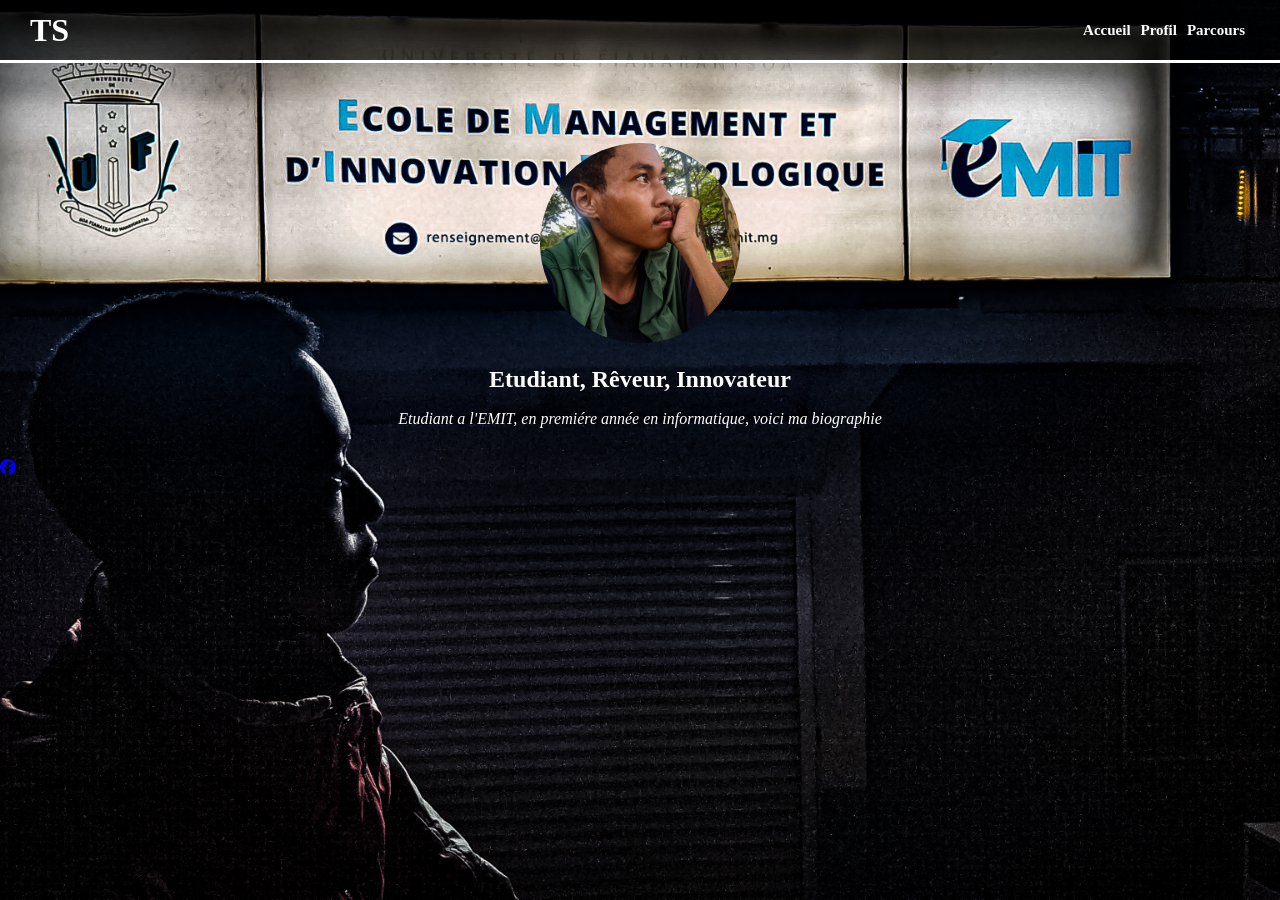
==== index.html @ 9fd23a1d "Rename Acceuil.html to index.html" ====
<!DOCTYPE html>
<html lang="fr">

<head>
    <meta charset="UTF-8">
    <meta name="viewport" content="width=device-width, initial-scale=1.0">
    <title>Tsangy</title>

    <!-- Icone de l'onglet -->
    <link rel="shortcut icon" href="./Icone2.jpg">
    <!-- font awesome pour les icônes-->
    <link rel="stylesheet" href="https://cdnjs.cloudflare.com/ajax/libs/font-awesome/6.4.0/css/all.min.css">
    <link rel="stylesheet" href="css.css">

</head>

<body>
    <header class="header">
        <div class="logo">
            <h1>TS</h1>
        </div>
        <!-- Navigation -->
        <nav>
            <!-- on utilise ul pou faire une liste -->
            <ul id="menu">
                <!-- a signifi que c une ancre qui emene ailleur -->
                <li> <a href="index.html">Accueil</a></li>
                <li> <a href="profil.html">Profil</a></li>
                <li> <a href="Parcours étudiant.html">Parcours</a></li>

            </ul>
        </nav>
    </header>
    <main>


        <div class="photo-profils">
            <!-- pour inserer image ( pour reduire sa taile on utilise height) -->
            <img src="./A_Profil.jpg" id="photo-profils" height="200px" alt="Pictures-of-Myself">
        </div>
        <div class="home-content">
            <!-- span=i= icone(emoji) -->

            <h2 class="typing-text">Etudiant, Rêveur, Innovateur</h2>
            <p><em>Etudiant a l'EMIT, en premiére année en informatique, voici ma biographie</em></p>
        </div>
        <div class="social-icons"></div>
        <a href="https://web.facebook.com/tsangyrazafy" target="_blank" class="facebook">
            <i class="fa-brands fa-facebook"></i>
        </a>
    </main>
    <footer></footer>

</body>


</html>
---- css.css ----
body {
    margin: 0px;
    padding: 0px;
    background: url(F_Emit1.jpg) center/cover;
    min-height: 100vh;
    color: white;
    /* Animation de fade-in */
    opacity: 0;
    animation: fadeInBody 1s ease-in forwards;
}

@keyframes fadeInBody {
    from {
        opacity: 0;
    }

    to {
        opacity: 1;
    }
}

header {
    border-bottom: 3px solid rgb(255, 255, 255);
    height: 60px;
    display: flex;
    align-items: center;
    padding: 0 30px;
    justify-content: space-between;
    background-color: rgba(0, 0, 0, 0.615);
    font-family: 'Times New Roman', Times, serif;
    /* Animation slide depuis le haut */
    transform: translateY(-50px);
    opacity: 0;
    animation: slideDown 1.5s ease-out forwards;
}

@keyframes slideDown {
    from {
        transform: translateY(-50px);
        opacity: 0;
    }

    to {
        transform: translateY(0);
        opacity: 1;
    }
}

#menu {
    margin: 0;
    padding: 0;
    list-style: none;
    display: inline-flex;
    justify-content: flex-end;
    gap: 0px;
    font-size: 10px;
}

nav ul li a {
    text-decoration: none;
    background-color: transparent;
    font-size: 15px;
}

#menu li {
    margin: 0;
    padding: 0;
}

#menu li a {
    text-decoration: none;
    padding: 10px 5px;
    /* tu peux garder un padding interne pour le bouton */
    background-color: transparent;
    color: #ffffff;
    font-weight: bold;
}

.photo-profils {
    margin: 5rem 5rem 0 5rem;

    text-align: center;
}

#photo-profils {
    width: 200px;
    height: 200px;
    border-radius: 50%;
    object-fit: cover;
}

.home-content {
    text-align: center;
    margin: 0;
    padding: 0;
    line-height: 1;
}

.social-icons {
    line-height: 1;
    text-align: center;
    width: 1rem;
    height: 1rem;
}

/* Animation pour le contenu central */
.home-content {
    text-align: center;
    margin: 0;
    padding: 0;
    line-height: 1;

    /* Fade + slide depuis le bas */
    transform: translateY(50px);
    opacity: 0;
    animation: fadeSlideUp 1s ease-out forwards;

    /* commence après le header */
}

@keyframes fadeSlideUp {
    from {
        transform: translateY(50px);
        opacity: 0;
    }

    to {
        transform: translateY(0);
        opacity: 1;
    }
}
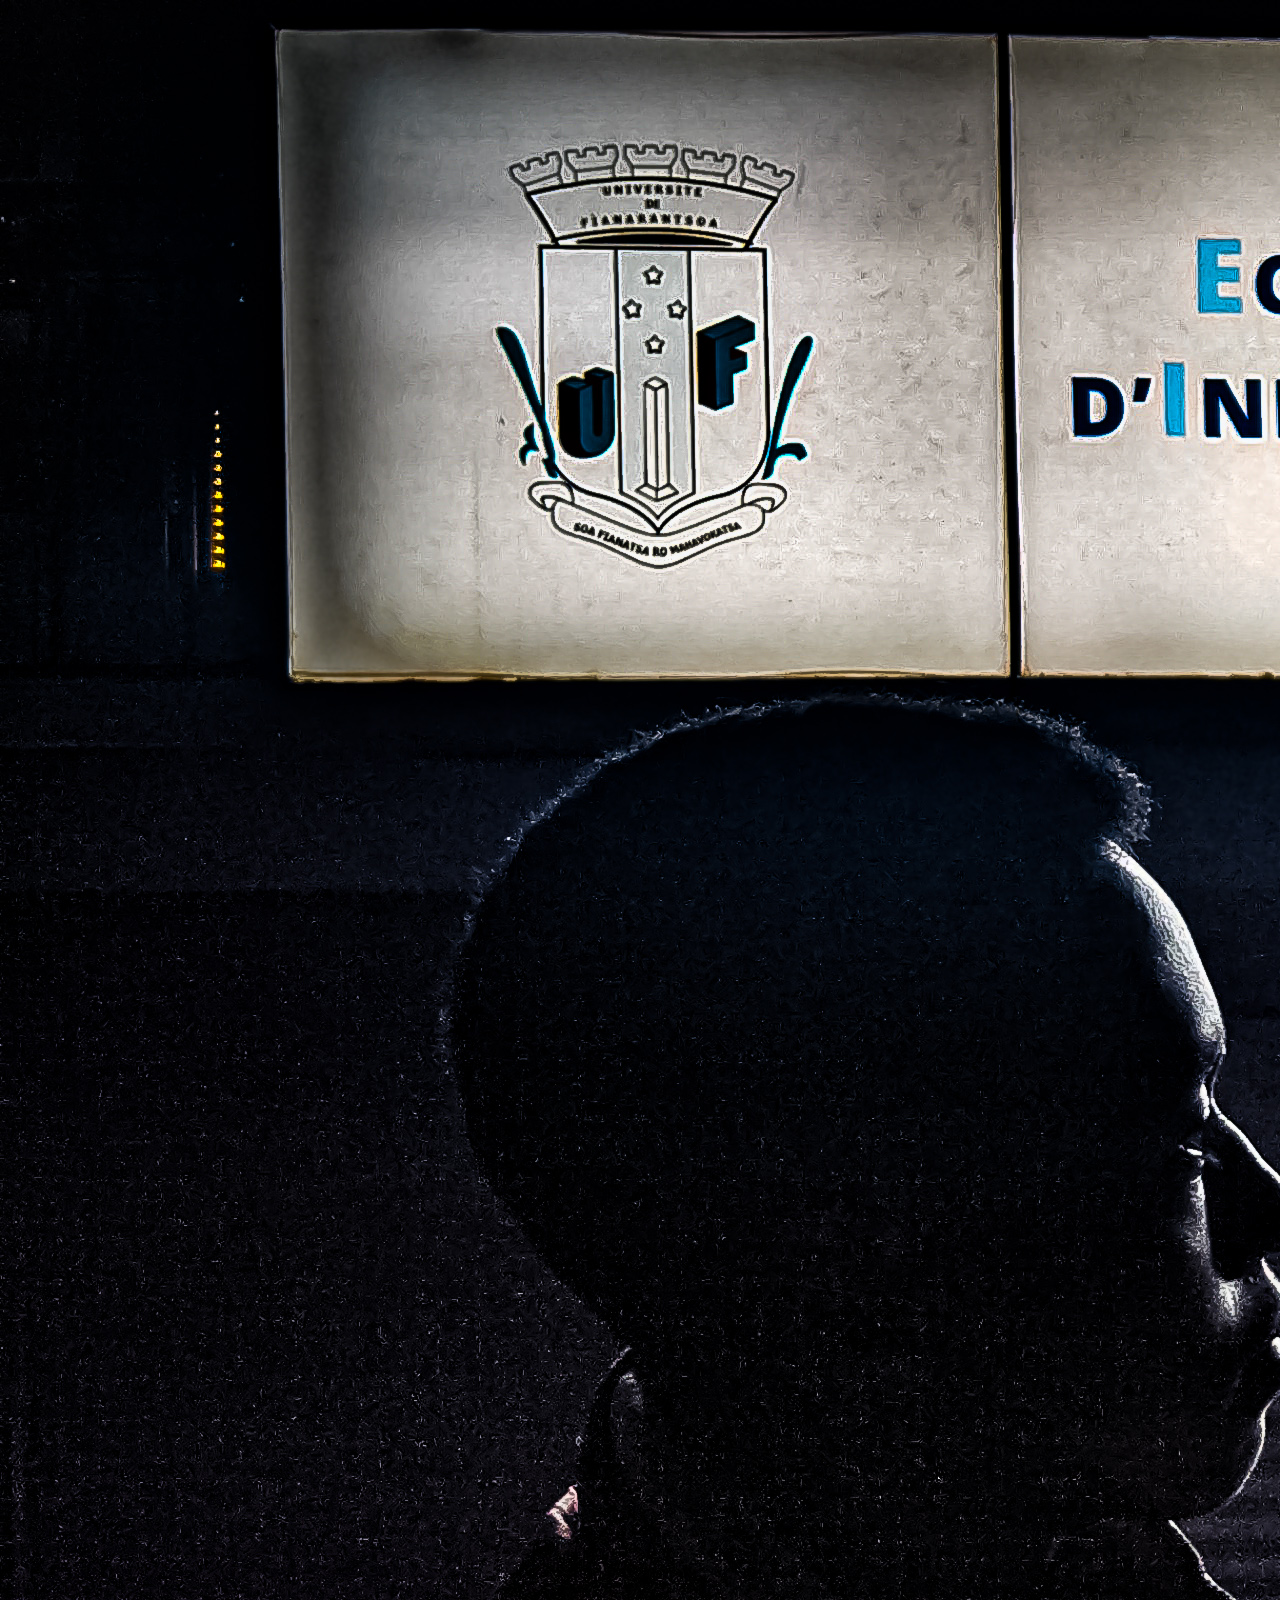
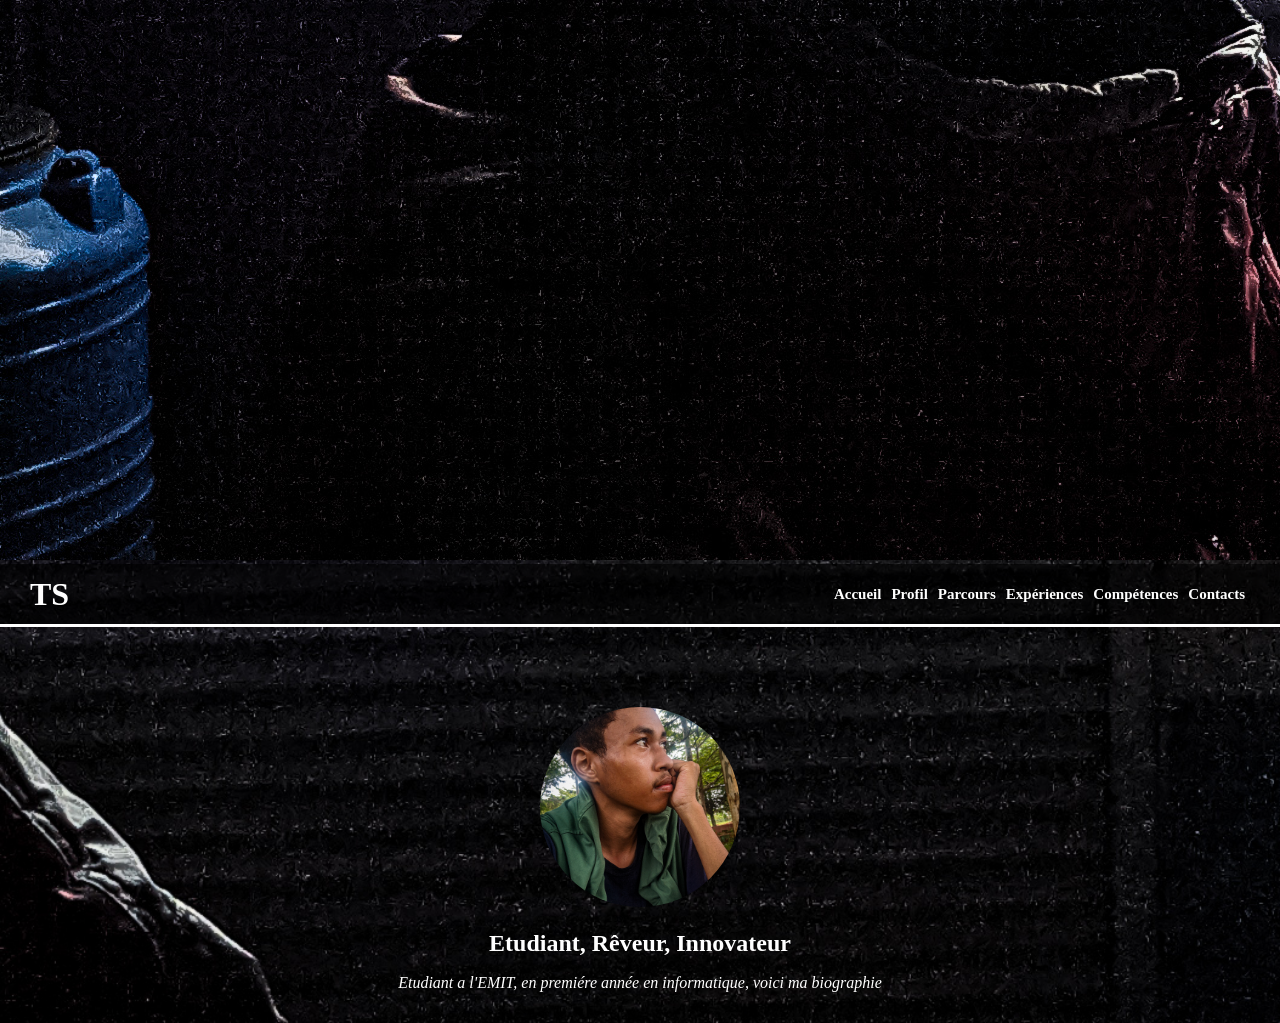
==== commit 01bca1af: "Revise index.html with new layout and links Updated the HTML structure and content, including new li" ====
--- a/index.html
+++ b/index.html
@@ -4,17 +4,18 @@
 <head>
     <meta charset="UTF-8">
     <meta name="viewport" content="width=device-width, initial-scale=1.0">
-    <title>Tsangy</title>
+    <title>Acceuil</title>
 
     <!-- Icone de l'onglet -->
-    <link rel="shortcut icon" href="./Icone2.jpg">
+    <link rel="shortcut icon" href="./Tsangy icones.png">
     <!-- font awesome pour les icônes-->
-    <link rel="stylesheet" href="https://cdnjs.cloudflare.com/ajax/libs/font-awesome/6.4.0/css/all.min.css">
+
     <link rel="stylesheet" href="css.css">
 
 </head>
 
 <body>
+    <img src="F_Emit1.jpg" class="bg-img">
     <header class="header">
         <div class="logo">
             <h1>TS</h1>
@@ -27,6 +28,10 @@
                 <li> <a href="index.html">Accueil</a></li>
                 <li> <a href="profil.html">Profil</a></li>
                 <li> <a href="Parcours étudiant.html">Parcours</a></li>
+                <li><a href="Expériences.html">Expériences</a></li>
+                <li><a href="compétences.html">Compétences</a></li>
+                <li><a href="contacts.html">Contacts</a></li>
+
 
             </ul>
         </nav>
@@ -53,5 +58,4 @@
 
 </body>
 
-
 </html>
